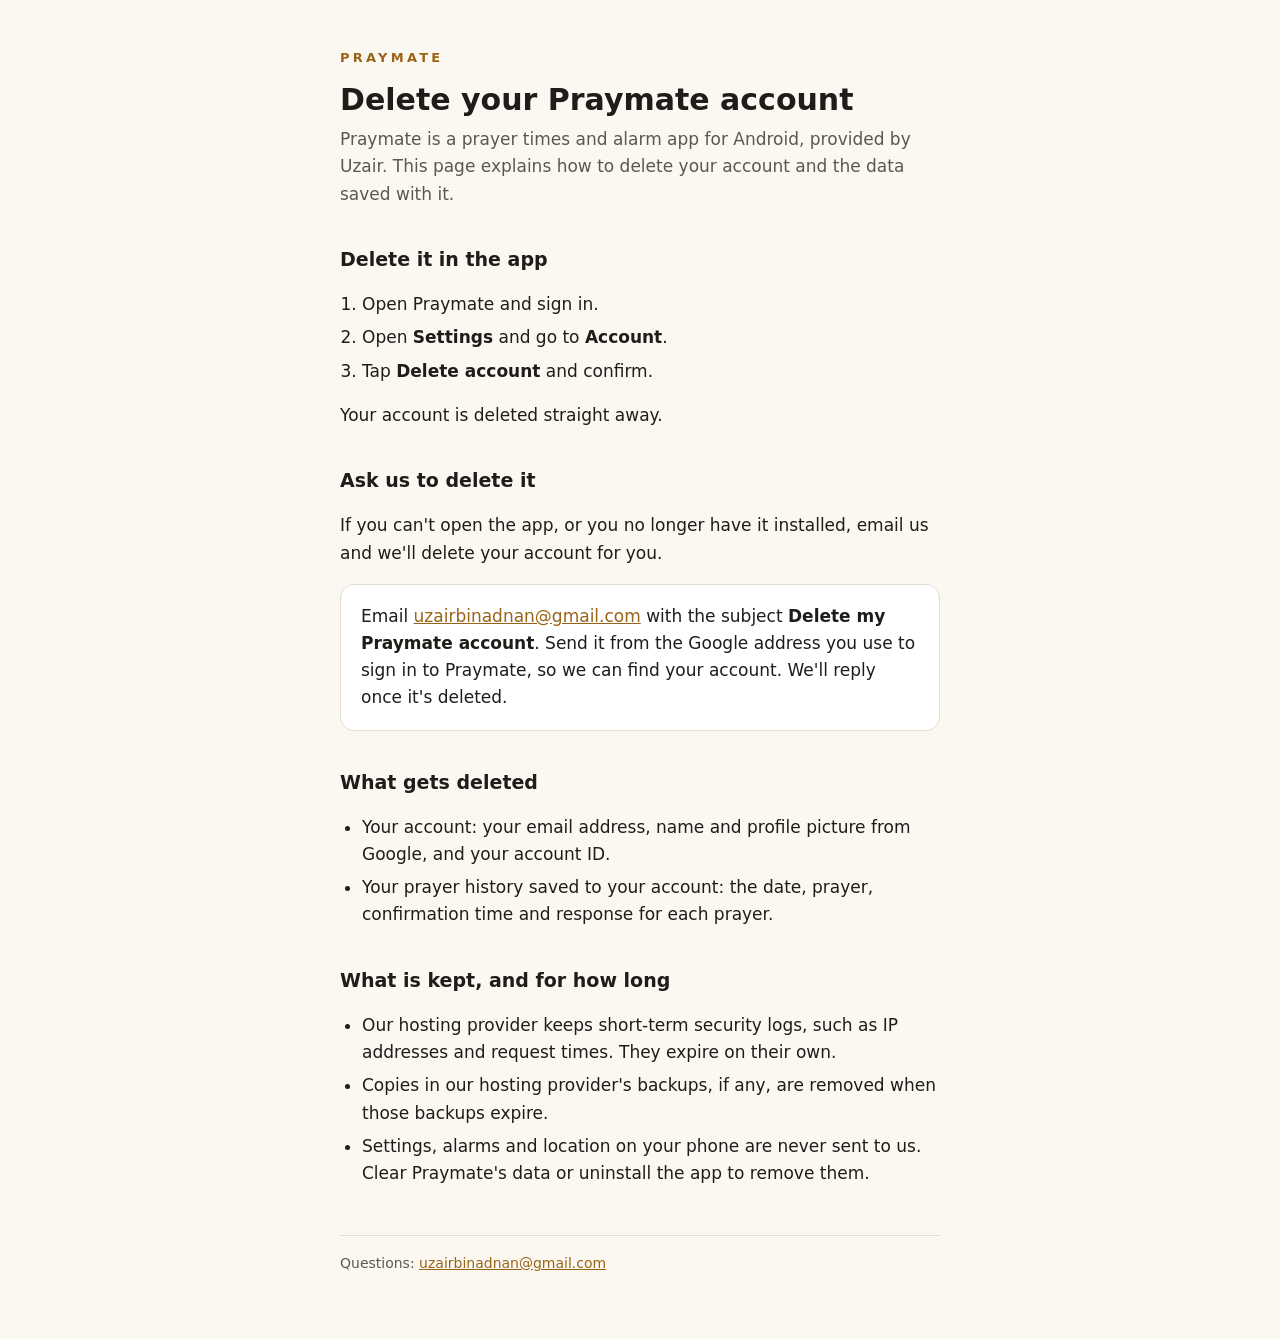
==== delete-account.html @ 0b6c628b "Add the Praymate account deletion page Co-Authored-By: Claude Opus 5.5 <noreply@anthropic.com>" ====
<!doctype html>
<html lang="en">
<head>
<meta charset="utf-8">
<meta name="viewport" content="width=device-width, initial-scale=1">
<title>Delete your Praymate account</title>
<meta name="description" content="How to delete your Praymate account and the prayer history saved to it.">
<style>
  :root {
    --bg: #fbf8f2;
    --text: #1f1d1a;
    --muted: #5d574e;
    --accent: #9a6418;
    --rule: #e4ddd0;
    --card: #ffffff;
  }
  @media (prefers-color-scheme: dark) {
    :root {
      --bg: #1c1a27;
      --text: #f3eee6;
      --muted: #b9b2a6;
      --accent: #f6b25e;
      --rule: #343046;
      --card: #24212f;
    }
  }
  * { box-sizing: border-box; }
  body {
    margin: 0;
    background: var(--bg);
    color: var(--text);
    font: 17px/1.6 system-ui, -apple-system, "Segoe UI", Roboto, sans-serif;
  }
  main { max-width: 640px; margin: 0 auto; padding: 48px 20px 64px; }
  .brand { letter-spacing: .25em; font-size: 13px; font-weight: 600; color: var(--accent); }
  h1 { font-size: 30px; line-height: 1.25; margin: 12px 0 8px; }
  h2 { font-size: 19px; margin: 36px 0 8px; }
  p, li { color: var(--text); }
  .lede { color: var(--muted); margin: 0 0 8px; }
  ol, ul { padding-left: 22px; }
  li { margin: 6px 0; }
  .card {
    background: var(--card);
    border: 1px solid var(--rule);
    border-radius: 14px;
    padding: 18px 20px;
    margin-top: 12px;
  }
  a { color: var(--accent); }
  footer { margin-top: 48px; padding-top: 16px; border-top: 1px solid var(--rule); color: var(--muted); font-size: 14px; }
</style>
</head>
<body>
<main>
  <div class="brand">PRAYMATE</div>
  <h1>Delete your Praymate account</h1>
  <p class="lede">Praymate is a prayer times and alarm app for Android, provided by Uzair. This page explains how to delete your account and the data saved with it.</p>

  <h2>Delete it in the app</h2>
  <ol>
    <li>Open Praymate and sign in.</li>
    <li>Open <strong>Settings</strong> and go to <strong>Account</strong>.</li>
    <li>Tap <strong>Delete account</strong> and confirm.</li>
  </ol>
  <p>Your account is deleted straight away.</p>

  <h2>Ask us to delete it</h2>
  <p>If you can't open the app, or you no longer have it installed, email us and we'll delete your account for you.</p>
  <div class="card">
    <p style="margin:0">Email <a href="mailto:uzairbinadnan@gmail.com?subject=Delete%20my%20Praymate%20account">uzairbinadnan@gmail.com</a> with the subject <strong>Delete my Praymate account</strong>. Send it from the Google address you use to sign in to Praymate, so we can find your account. We'll reply once it's deleted.</p>
  </div>

  <h2>What gets deleted</h2>
  <ul>
    <li>Your account: your email address, name and profile picture from Google, and your account ID.</li>
    <li>Your prayer history saved to your account: the date, prayer, confirmation time and response for each prayer.</li>
  </ul>

  <h2>What is kept, and for how long</h2>
  <ul>
    <li>Our hosting provider keeps short-term security logs, such as IP addresses and request times. They expire on their own.</li>
    <li>Copies in our hosting provider's backups, if any, are removed when those backups expire.</li>
    <li>Settings, alarms and location on your phone are never sent to us. Clear Praymate's data or uninstall the app to remove them.</li>
  </ul>

  <footer>Questions: <a href="mailto:uzairbinadnan@gmail.com">uzairbinadnan@gmail.com</a></footer>
</main>
</body>
</html>
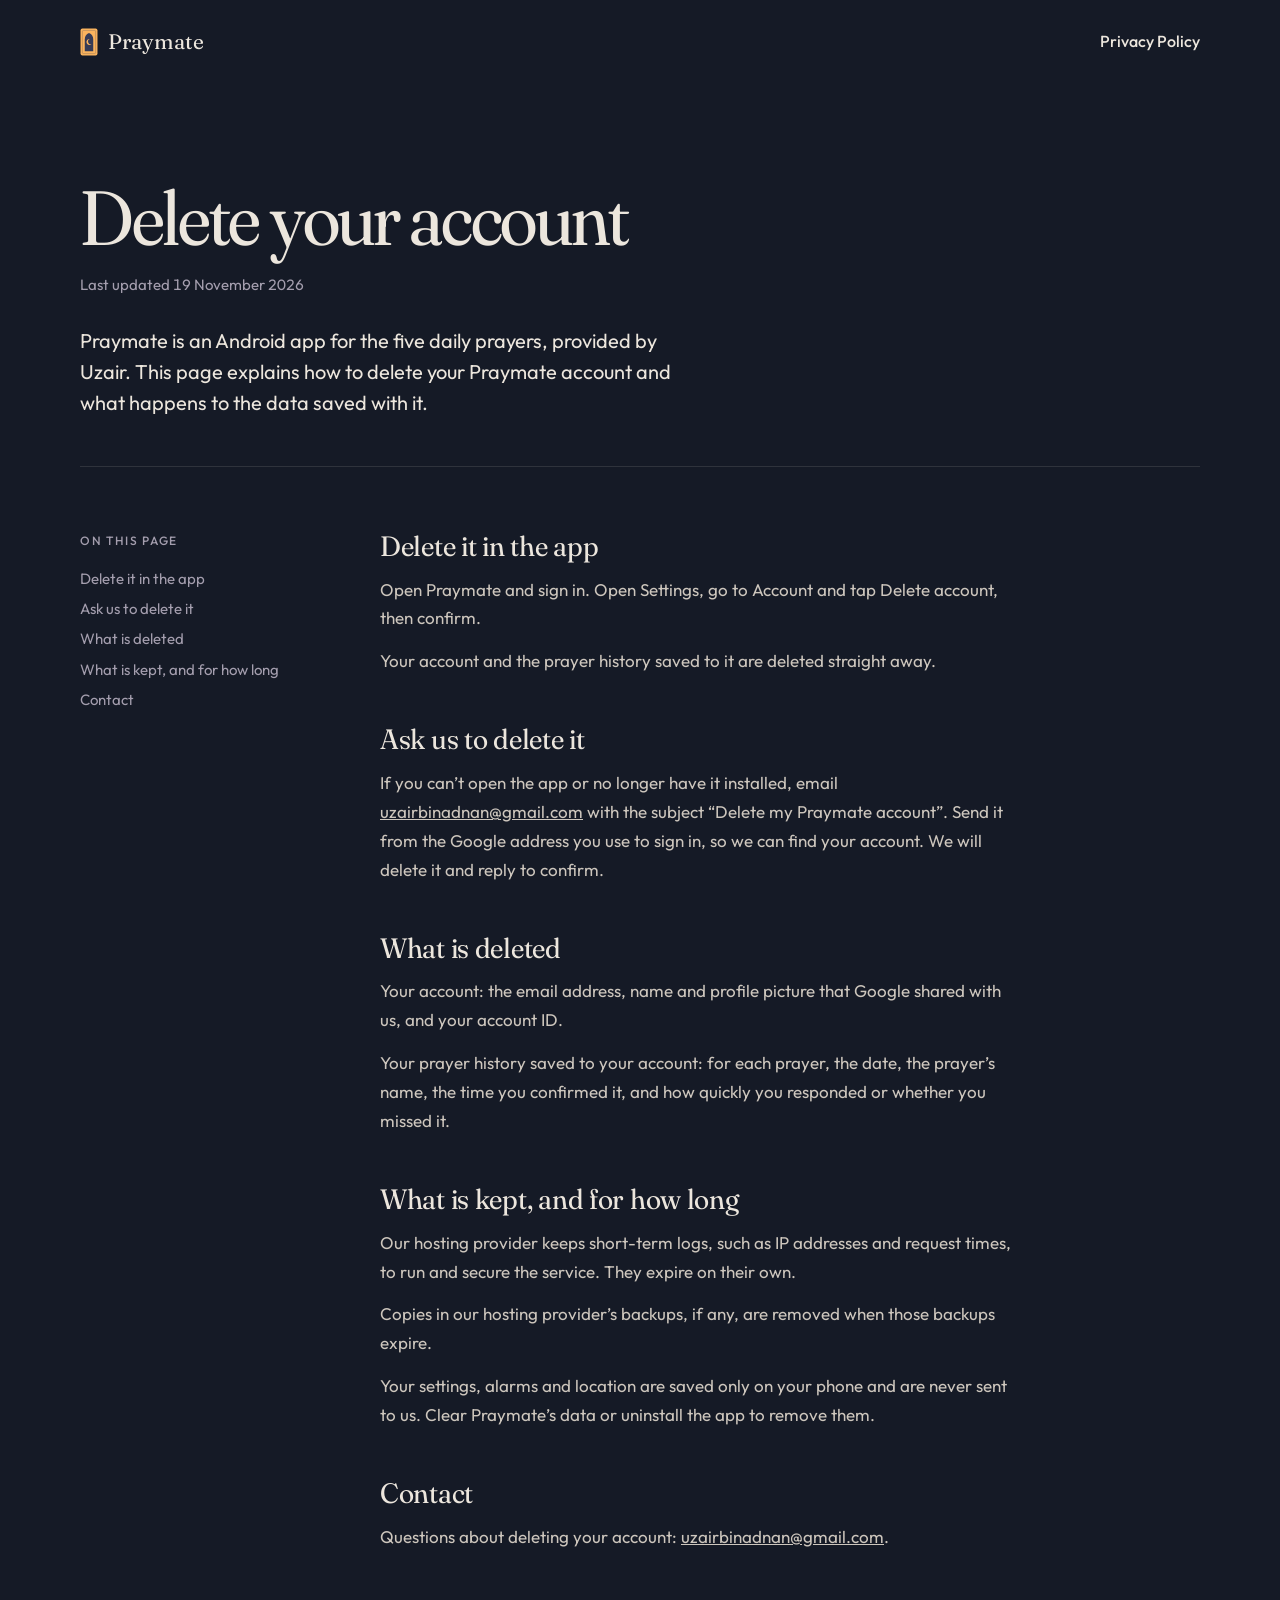
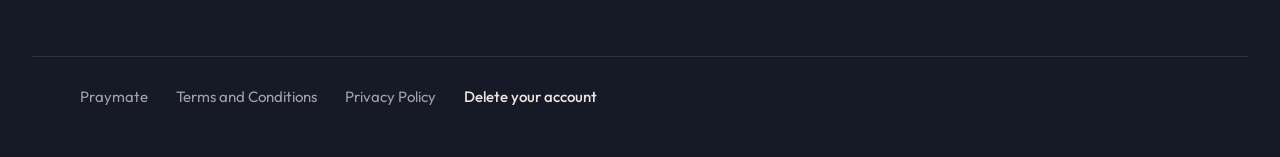
==== commit 79c25239: "Update the legal pages for Google-only sign-in and add the deletion page Fill in Uzair and uzairbina" ====
--- a/delete-account.html
+++ b/delete-account.html
@@ -1,89 +1,83 @@
 <!doctype html>
-<html lang="en">
+<html lang="en" data-scene="dawn">
 <head>
-<meta charset="utf-8">
-<meta name="viewport" content="width=device-width, initial-scale=1">
-<title>Delete your Praymate account</title>
-<meta name="description" content="How to delete your Praymate account and the prayer history saved to it.">
-<style>
-  :root {
-    --bg: #fbf8f2;
-    --text: #1f1d1a;
-    --muted: #5d574e;
-    --accent: #9a6418;
-    --rule: #e4ddd0;
-    --card: #ffffff;
-  }
-  @media (prefers-color-scheme: dark) {
-    :root {
-      --bg: #1c1a27;
-      --text: #f3eee6;
-      --muted: #b9b2a6;
-      --accent: #f6b25e;
-      --rule: #343046;
-      --card: #24212f;
-    }
-  }
-  * { box-sizing: border-box; }
-  body {
-    margin: 0;
-    background: var(--bg);
-    color: var(--text);
-    font: 17px/1.6 system-ui, -apple-system, "Segoe UI", Roboto, sans-serif;
-  }
-  main { max-width: 640px; margin: 0 auto; padding: 48px 20px 64px; }
-  .brand { letter-spacing: .25em; font-size: 13px; font-weight: 600; color: var(--accent); }
-  h1 { font-size: 30px; line-height: 1.25; margin: 12px 0 8px; }
-  h2 { font-size: 19px; margin: 36px 0 8px; }
-  p, li { color: var(--text); }
-  .lede { color: var(--muted); margin: 0 0 8px; }
-  ol, ul { padding-left: 22px; }
-  li { margin: 6px 0; }
-  .card {
-    background: var(--card);
-    border: 1px solid var(--rule);
-    border-radius: 14px;
-    padding: 18px 20px;
-    margin-top: 12px;
-  }
-  a { color: var(--accent); }
-  footer { margin-top: 48px; padding-top: 16px; border-top: 1px solid var(--rule); color: var(--muted); font-size: 14px; }
-</style>
+  <meta charset="utf-8">
+  <meta name="viewport" content="width=device-width, initial-scale=1, viewport-fit=cover">
+  <!-- The page has its own colors for each time of day. Stop browsers and
+       dark mode extensions from recoloring it. -->
+  <meta name="color-scheme" content="light dark">
+  <meta name="darkreader-lock">
+  <title>Delete your account, Praymate</title>
+  <meta name="description" content="How to delete your Praymate account and the prayer history saved to it.">
+  <meta name="theme-color" content="#151A26">
+  <link rel="icon" href="assets/icon.svg" type="image/svg+xml">
+  <link rel="apple-touch-icon" href="assets/icon-180.png">
+  <link rel="preconnect" href="https://fonts.googleapis.com">
+  <link rel="preconnect" href="https://fonts.gstatic.com" crossorigin>
+  <link rel="stylesheet" href="https://fonts.googleapis.com/css2?family=Fraunces:opsz,wght,SOFT@9..144,300..600,0..100&display=swap">
+  <link rel="stylesheet" href="styles.css">
 </head>
-<body>
-<main>
-  <div class="brand">PRAYMATE</div>
-  <h1>Delete your Praymate account</h1>
-  <p class="lede">Praymate is a prayer times and alarm app for Android, provided by Uzair. This page explains how to delete your account and the data saved with it.</p>
+<body class="legal-page">
+  <a class="skip" href="#main">Skip to content</a>
+  <header class="legal-header">
+    <a class="brand" href="index.html">
+      <img class="brand-mark" src="assets/logo.svg" alt="" width="20" height="30">
+      <span>Praymate</span>
+    </a>
+    <a class="header-link" href="privacy.html">Privacy Policy</a>
+  </header>
 
-  <h2>Delete it in the app</h2>
-  <ol>
-    <li>Open Praymate and sign in.</li>
-    <li>Open <strong>Settings</strong> and go to <strong>Account</strong>.</li>
-    <li>Tap <strong>Delete account</strong> and confirm.</li>
-  </ol>
-  <p>Your account is deleted straight away.</p>
+  <main id="main" class="legal">
+    <div class="legal-head">
+      <h1>Delete your account</h1>
+      <p class="legal-updated">Last updated 19 November 2026</p>
+      <p class="legal-intro">Praymate is an Android app for the five daily prayers, provided by Uzair. This page explains how to delete your Praymate account and what happens to the data saved with it.</p>
+    </div>
+    <div class="legal-layout">
+      <nav class="legal-toc" aria-label="Sections">
+        <p>On this page</p>
+        <ol>
+          <li><a href="#in-the-app">Delete it in the app</a></li>
+          <li><a href="#by-email">Ask us to delete it</a></li>
+          <li><a href="#what-is-deleted">What is deleted</a></li>
+          <li><a href="#what-is-kept">What is kept, and for how long</a></li>
+          <li><a href="#contact">Contact</a></li>
+        </ol>
+      </nav>
+      <div class="legal-body">
+        <section id="in-the-app">
+          <h2>Delete it in the app</h2>
+          <p>Open Praymate and sign in. Open Settings, go to Account and tap Delete account, then confirm.</p>
+          <p>Your account and the prayer history saved to it are deleted straight away.</p>
+        </section>
+        <section id="by-email">
+          <h2>Ask us to delete it</h2>
+          <p>If you can’t open the app or no longer have it installed, email <a href="mailto:uzairbinadnan@gmail.com?subject=Delete%20my%20Praymate%20account">uzairbinadnan@gmail.com</a> with the subject “Delete my Praymate account”. Send it from the Google address you use to sign in, so we can find your account. We will delete it and reply to confirm.</p>
+        </section>
+        <section id="what-is-deleted">
+          <h2>What is deleted</h2>
+          <p>Your account: the email address, name and profile picture that Google shared with us, and your account ID.</p>
+          <p>Your prayer history saved to your account: for each prayer, the date, the prayer’s name, the time you confirmed it, and how quickly you responded or whether you missed it.</p>
+        </section>
+        <section id="what-is-kept">
+          <h2>What is kept, and for how long</h2>
+          <p>Our hosting provider keeps short-term logs, such as IP addresses and request times, to run and secure the service. They expire on their own.</p>
+          <p>Copies in our hosting provider’s backups, if any, are removed when those backups expire.</p>
+          <p>Your settings, alarms and location are saved only on your phone and are never sent to us. Clear Praymate’s data or uninstall the app to remove them.</p>
+        </section>
+        <section id="contact">
+          <h2>Contact</h2>
+          <p>Questions about deleting your account: <a href="mailto:uzairbinadnan@gmail.com">uzairbinadnan@gmail.com</a>.</p>
+        </section>
+      </div>
+    </div>
+  </main>
 
-  <h2>Ask us to delete it</h2>
-  <p>If you can't open the app, or you no longer have it installed, email us and we'll delete your account for you.</p>
-  <div class="card">
-    <p style="margin:0">Email <a href="mailto:uzairbinadnan@gmail.com?subject=Delete%20my%20Praymate%20account">uzairbinadnan@gmail.com</a> with the subject <strong>Delete my Praymate account</strong>. Send it from the Google address you use to sign in to Praymate, so we can find your account. We'll reply once it's deleted.</p>
-  </div>
-
-  <h2>What gets deleted</h2>
-  <ul>
-    <li>Your account: your email address, name and profile picture from Google, and your account ID.</li>
-    <li>Your prayer history saved to your account: the date, prayer, confirmation time and response for each prayer.</li>
-  </ul>
-
-  <h2>What is kept, and for how long</h2>
-  <ul>
-    <li>Our hosting provider keeps short-term security logs, such as IP addresses and request times. They expire on their own.</li>
-    <li>Copies in our hosting provider's backups, if any, are removed when those backups expire.</li>
-    <li>Settings, alarms and location on your phone are never sent to us. Clear Praymate's data or uninstall the app to remove them.</li>
-  </ul>
-
-  <footer>Questions: <a href="mailto:uzairbinadnan@gmail.com">uzairbinadnan@gmail.com</a></footer>
-</main>
+  <footer class="legal-footer">
+    <a href="index.html">Praymate</a>
+    <a href="terms.html">Terms and Conditions</a>
+    <a href="privacy.html">Privacy Policy</a>
+    <a href="delete-account.html" aria-current="page">Delete your account</a>
+  </footer>
 </body>
 </html>
--- a/styles.css
+++ b/styles.css
@@ -0,0 +1,806 @@
+/* Praymate website. Colors come from the app's HomePalette
+   (lib/theme/home_palette.dart): each time of day has its own ground, box,
+   text and accent colors, and the page follows the time of day. */
+
+@font-face { font-family: "Outfit"; src: url("assets/fonts/Outfit-Regular.woff2") format("woff2"); font-weight: 400; font-display: swap; }
+@font-face { font-family: "Outfit"; src: url("assets/fonts/Outfit-Medium.woff2") format("woff2"); font-weight: 500; font-display: swap; }
+@font-face { font-family: "Outfit"; src: url("assets/fonts/Outfit-SemiBold.woff2") format("woff2"); font-weight: 600; font-display: swap; }
+@font-face { font-family: "Outfit"; src: url("assets/fonts/Outfit-Bold.woff2") format("woff2"); font-weight: 700; font-display: swap; }
+
+:root {
+  --delft: #353B56;
+  --earth: #FBB45E;
+  --cream: #F6F1EA;
+  --deep: #1C2032;
+  --hero-text: #FFF9EF;
+  --prayed: #A4D9BC;
+
+  --serif: "Fraunces", Georgia, "Times New Roman", serif;
+  --sans: "Outfit", system-ui, sans-serif;
+
+  --gutter: 24px;
+  --max: 1120px;
+  --ease: cubic-bezier(.2, .7, .2, 1);
+  --ease-out: cubic-bezier(.16, 1, .3, 1);
+  --ease-io: cubic-bezier(.65, 0, .3, 1);
+  --ease-zoom: cubic-bezier(.32, 0, .67, 0);   /* ease in: starts slow, ends fast */
+  --ease-pan: cubic-bezier(.7, 0, .25, 1);      /* starts slowly, speeds up, then settles */
+
+  /* Hero sizes. 0 is the opening view, 1 the band it shrinks to as you
+     scroll. B is the height of the picture's box, S the side of the square
+     artwork, cx where the artwork's center sits across the page. The
+     Kaaba's top sits at B - .34 S and its base at B - .1 S. */
+  /* The hero fills the screen. On a tall phone the scene grows with it, up
+     to twice the screen width, so the Kaaba stays near the text. */
+  --cx: 50%;
+  --pan-x: 0px;                       /* moves the Kaaba from --cx to the middle */
+  --B0: max(100svh, calc(330px + 60vw));
+  --S0: clamp(150vw, calc((var(--B0) - 330px) * 1.6), 210vw);
+  --S1: 95vw;
+  --B1: calc(130px + var(--S1) * .34);
+  --T: calc(var(--B0) - var(--B1));   /* scroll distance of the collapse */
+  --p: 0;                             /* collapse progress, set by app.js */
+  --arch: 62vw;                       /* width of the arch the hero opens from */
+}
+
+/* Time-of-day palettes. A section can set its own data-scene. Each scene
+   keeps its hue as a deep ground with cream text, so only the artwork is
+   bright. bg is the page, surface a box on it, raised a box that stands out. */
+[data-scene] {
+  --text: #F3EEE6; --track: rgba(243, 238, 230, .08); --accent: var(--earth);
+}
+[data-scene="dawn"] {
+  --bg: #221C2E; --surface: #2C2439; --raised: #372D47; --secondary: #C3B6C6;
+  --sky-top: #17184D;
+}
+[data-scene="day"] {
+  --bg: #172231; --surface: #1F2D40; --raised: #283850; --secondary: #B8C2CF;
+  --sky-top: #3984D4;
+}
+[data-scene="evening"] {
+  --bg: #251B2A; --surface: #302436; --raised: #3B2D43; --secondary: #CBB8BF;
+  --sky-top: #5C4B71;
+}
+[data-scene="night"] {
+  --bg: #111A28; --surface: #182436; --raised: #213048; --secondary: #BCC4D2;
+  --sky-top: #0D253F;
+}
+
+*, *::before, *::after { box-sizing: border-box; }
+
+html { color-scheme: light dark; -webkit-text-size-adjust: 100%; scroll-behavior: smooth; background: var(--deep); }
+[hidden] { display: none !important; }
+
+body {
+  margin: 0;
+  background: var(--bg);
+  color: var(--text);
+  font-family: var(--sans);
+  font-size: 18px;
+  line-height: 1.6;
+  font-variant-numeric: tabular-nums;
+  transition: background-color .6s var(--ease), color .6s var(--ease);
+  overflow-x: hidden;
+}
+
+img { display: block; max-width: 100%; height: auto; }
+h1, h2, h3 { margin: 0; font-family: var(--serif); font-weight: 400; line-height: 1.1; }
+p { margin: 0; }
+a { color: inherit; }
+
+:focus-visible { outline: 3px solid var(--earth); outline-offset: 3px; border-radius: 6px; }
+
+.visually-hidden {
+  position: absolute; width: 1px; height: 1px; overflow: hidden;
+  clip-path: inset(50%); white-space: nowrap;
+}
+.skip {
+  position: absolute; left: 12px; top: -60px; z-index: 20;
+  background: var(--deep); color: var(--cream); padding: 10px 16px; border-radius: 12px;
+}
+.skip:focus { top: 12px; }
+
+/* The one button style. The arrow slides on hover. */
+.button {
+  display: inline-flex; align-items: center; gap: 12px;
+  min-height: 52px; padding: 0 22px 0 26px; border-radius: 999px;
+  background: var(--earth); color: #251211;
+  font-weight: 500; font-size: 17px; text-decoration: none;
+  transition: background-color .25s var(--ease);
+}
+.button:hover { background: #FCC57F; }
+.button-arrow {
+  width: 16px; height: 16px; flex: none;
+  fill: none; stroke: currentColor; stroke-width: 1.6; stroke-linecap: round; stroke-linejoin: round;
+  transition: transform .35s var(--ease-out);
+}
+.button:hover .button-arrow, .button:focus-visible .button-arrow { transform: translateX(5px); }
+
+.text-button {
+  font: inherit; font-size: 16px; font-weight: 500; color: var(--text);
+  background: none; border: 0; padding: 10px 0; cursor: pointer;
+  text-decoration: underline; text-decoration-thickness: 1px; text-underline-offset: 5px;
+  text-decoration-color: color-mix(in srgb, currentColor 40%, transparent);
+  transition: text-decoration-color .2s var(--ease);
+}
+.text-button:hover { text-decoration-color: currentColor; }
+
+/* Header, over the sky */
+.site-header {
+  position: absolute; inset: 0 0 auto 0; z-index: 5;
+  display: flex; align-items: center; justify-content: space-between; gap: 16px;
+  max-width: calc(var(--max) + 2 * var(--gutter)); margin: 0 auto;
+  padding: 18px var(--gutter);
+  color: var(--hero-text);
+}
+.brand {
+  display: inline-flex; align-items: center; gap: 10px; min-height: 48px;
+  text-decoration: none; font-family: var(--serif); font-size: 21px;
+}
+/* The brand gives way to the band title as the hero collapses. */
+.brand { opacity: calc(1 - var(--band-o, 0)); }
+.brand-mark { width: auto; height: 28px; }
+.header-link {
+  display: inline-flex; align-items: center; min-height: 48px;
+  font-size: 16px; font-weight: 500; text-decoration: none;
+  background: linear-gradient(currentColor, currentColor) 0 calc(50% + 13px) / 0 1px no-repeat;
+  transition: background-size .35s var(--ease-out);
+}
+.header-link:hover { background-size: 100% 1px; }
+
+/* Hero. It stays pinned while the page scrolls by T, and its picture
+   shrinks from B0 to B1 over that distance, so the content below stays
+   attached to the picture's lower edge and the Kaaba rises, like the app's
+   switch from Home to another tab. */
+.intro { height: calc(var(--B0) + var(--T)); }
+.hero {
+  position: sticky; top: 0;
+  height: var(--B0);
+  overflow: hidden;
+  background: var(--bg);
+  color: var(--hero-text);
+  transition: background-color .6s var(--ease);
+}
+.after { position: relative; z-index: 1; margin-top: calc(-1 * var(--T)); }
+
+.art-box {
+  position: absolute; inset: 0 0 auto 0;
+  height: calc(var(--B0) - var(--T) * var(--p));
+  overflow: hidden;
+  background: var(--sky-top);
+  transition: background-color .6s var(--ease);
+}
+.hero { --S: calc(var(--S0) + (var(--S1) - var(--S0)) * var(--p)); }
+.stage {
+  position: absolute; left: var(--cx); bottom: calc(var(--S) * -.1);
+  width: var(--S); height: var(--S); margin-left: calc(var(--S) * -.5);
+  transform-origin: 50% 70%;
+}
+.art {
+  position: absolute; top: 0; left: 50%;
+  height: 100%; width: auto; max-width: none;
+  transform: translateX(-50%);
+  opacity: 0;
+  transition: opacity .7s var(--ease);
+}
+/* A sharper square of the scene sits over the middle of the wide art, with
+   soft sides so the join does not show. */
+.art-center {
+  left: 0; width: 100%; height: 100%; transform: none;
+  -webkit-mask-image: linear-gradient(to right, transparent, #000 8%, #000 92%, transparent);
+  mask-image: linear-gradient(to right, transparent, #000 8%, #000 92%, transparent);
+}
+[data-scene="dawn"] .art[data-art="dawn"],
+[data-scene="day"] .art[data-art="day"],
+[data-scene="evening"] .art[data-art="evening"],
+[data-scene="night"] .art[data-art="night"] { opacity: 1; }
+
+.ground-fade {
+  position: absolute; left: -300%; right: -300%; bottom: 9.5%; height: 9%;
+  background: linear-gradient(to bottom, transparent, color-mix(in srgb, var(--bg) 55%, transparent) 45%, var(--bg));
+  transition: background .6s var(--ease);
+}
+/* Below the fade the ground is plain page color. It only shows while the
+   opening zoom lifts the scene. */
+.ground-fade::after {
+  content: ""; position: absolute; top: 100%; left: 0; right: 0; height: 300%;
+  background: var(--bg); transition: background-color .6s var(--ease);
+}
+/* Details over the painted sky: stars, a crescent moon, clouds and birds.
+   They stay above the palm tops, which sit at B - .28 S. */
+.sky {
+  position: absolute; left: 0; right: 0; top: 0;
+  height: max(0px, calc(100% - var(--S) * .42));
+  overflow: hidden; pointer-events: none;
+}
+.stars, .clouds, .flock, .moon { opacity: 0; transition: opacity 1s var(--ease); }
+.stars { position: absolute; inset: 0; -webkit-mask-image: linear-gradient(#000 35%, transparent); mask-image: linear-gradient(#000 35%, transparent); }
+.stars i {
+  position: absolute; border-radius: 50%; background: #FFF6E6;
+  box-shadow: 0 0 4px rgba(255, 246, 230, .8);
+  animation: twinkle var(--t) ease-in-out var(--d) infinite alternate;
+}
+@keyframes twinkle { from { opacity: .1; transform: scale(.6); } to { opacity: 1; transform: scale(1.15); } }
+.moon {
+  position: absolute; right: 12%; top: 20%; width: clamp(30px, 2.8vw, 48px);
+  fill: #FFF3DC; filter: drop-shadow(0 0 14px rgba(255, 238, 205, .6));
+}
+/* Soft clouds: three blurred puffs, tinted by --cloud-rgb. */
+.cloud {
+  position: absolute; left: 0; top: var(--y); width: var(--w); height: calc(var(--w) * .3);
+  background: radial-gradient(closest-side, rgb(var(--cloud-rgb, 255 255 255) / .55), rgb(var(--cloud-rgb, 255 255 255) / 0));
+  animation: drift var(--t) linear var(--d) infinite;
+}
+.cloud::before, .cloud::after {
+  content: ""; position: absolute; border-radius: 50%;
+  background: radial-gradient(closest-side, rgb(var(--cloud-rgb, 255 255 255) / .5), rgb(var(--cloud-rgb, 255 255 255) / 0));
+}
+.cloud::before { width: 55%; height: 120%; left: 14%; top: -45%; }
+.cloud::after { width: 45%; height: 100%; left: 46%; top: -30%; }
+@keyframes drift { from { transform: translateX(-40vw); } to { transform: translateX(110vw); } }
+.bird { position: absolute; left: 0; top: var(--y); width: var(--w); animation: fly var(--t) linear var(--d) infinite; }
+.bird svg {
+  display: block; width: 100%; fill: none; stroke: #1E1B30; stroke-width: 1.7; stroke-linecap: round;
+  animation: flap .8s ease-in-out infinite alternate;
+}
+@keyframes fly { from { transform: translate(-40px, 0); } to { transform: translate(calc(100vw + 40px), -40px); } }
+@keyframes flap { to { transform: scaleY(.4); } }
+
+[data-scene="dawn"] .stars { opacity: .9; }
+[data-scene="night"] .stars { opacity: 1; }
+[data-scene="evening"] .stars { opacity: .3; }
+[data-scene="dawn"] .moon { opacity: .9; }
+[data-scene="night"] .moon { opacity: 1; }
+[data-scene="day"] .clouds { opacity: 1; }
+[data-scene="evening"] .clouds { opacity: .5; }
+[data-scene="dawn"] .clouds { opacity: .5; }
+[data-scene="dawn"] .cloud { --cloud-rgb: 232 196 222; }
+[data-scene="evening"] .cloud { --cloud-rgb: 243 194 168; }
+[data-scene="dawn"] .flock, [data-scene="evening"] .flock { opacity: .6; }
+[data-scene="day"] .flock { opacity: .5; }
+
+/* Dims the artwork so it sits behind the text, most on the text's side. */
+.art-dim {
+  position: absolute; inset: 0;
+  background: linear-gradient(to bottom, rgba(8, 10, 26, .72), rgba(8, 10, 26, .5) 45%, rgba(8, 10, 26, .38));
+}
+/* Darkens the top of the sky behind the text. */
+.art-shade {
+  position: absolute; inset: 0;
+  background: linear-gradient(to bottom, rgba(10, 20, 40, .3), rgba(10, 20, 40, .06) 40%, transparent 60%);
+}
+
+.hero-text {
+  position: relative; z-index: 2;
+  max-width: calc(var(--max) + 2 * var(--gutter)); margin: 0 auto;
+  padding: 104px var(--gutter) 0;
+  opacity: var(--home-o, 1);
+  transform: translateY(calc(var(--home-y, 0) * 1px));
+}
+.hero-text[data-gone] { visibility: hidden; }
+.wordmark {
+  font-size: clamp(64px, 9.5vw, 144px);
+  font-weight: 350;
+  font-variation-settings: "opsz" 144, "SOFT" 50;
+  letter-spacing: -.035em;
+  line-height: .95;
+  margin-left: -.05em;
+  text-shadow: 0 2px 40px rgba(10, 16, 40, .2);
+}
+.hero-line {
+  margin: 20px 0 32px; max-width: 24ch;
+  font-size: clamp(18px, 1.5vw, 21px); line-height: 1.45;
+  text-shadow: 0 1px 16px rgba(10, 16, 40, .3);
+}
+
+/* On first load the Kaaba waits behind a small arch window in the middle
+   of the screen, and the page zooms into it. The dark cover around the
+   window grows until the window is bigger than the screen. The scene behind
+   stays still until the zoom is a quarter done (--pan-at), then grows a
+   little and moves the Kaaba to its place at about the window's pace,
+   slowing to a stop once the window is gone. The picture darkens as the
+   window leaves the screen, and the text comes in as the Kaaba settles. Only transform
+   and opacity change, so the browser runs it on the graphics card and it
+   stays smooth. app.js adds is-open once the picture has loaded, and sets
+   --k, the scale at which the window covers the whole screen. */
+.hero {
+  --zoom: 1.2s; --pan-at: calc(var(--zoom) * .25); --pan: 1.6s;
+  --text-in: calc(var(--pan-at) + var(--pan) * .6);
+}
+.portal { display: none; }
+.is-revealing .portal { display: block; position: absolute; inset: 0; z-index: 1; overflow: hidden; pointer-events: none; }
+.portal-arch {
+  position: absolute; left: 50%; top: 50%;
+  width: var(--arch); height: calc(var(--S0) * .49);
+  margin: calc(var(--S0) * -.245) 0 0 calc(var(--arch) / -2);
+  border-radius: calc(var(--arch) / 2) calc(var(--arch) / 2) 20px 20px;
+  box-shadow: 0 0 0 150vmax var(--bg);
+  will-change: scale;
+}
+.is-revealing .stage {
+  translate: var(--pan-x) calc(var(--S0) * .275 - var(--B0) / 2);
+  scale: .8;
+  will-change: translate, scale;
+}
+.is-revealing .art-dim, .is-revealing .art-shade { opacity: 0; }
+.is-revealing .site-header,
+.is-revealing .hero-text > * { opacity: 0; transform: translateY(14px); }
+.is-revealing.is-open .portal-arch { scale: var(--k, 8); transition: scale var(--zoom) var(--ease-zoom); }
+.is-revealing.is-open .stage {
+  translate: 0px 0px; scale: 1;
+  transition: translate var(--pan) var(--ease-pan) var(--pan-at), scale var(--pan) var(--ease-pan) var(--pan-at);
+}
+.is-revealing.is-open .art-dim, .is-revealing.is-open .art-shade {
+  opacity: 1; transition: opacity .9s var(--ease-io) calc(var(--zoom) - .3s);
+}
+.is-revealing.is-open .site-header,
+.is-revealing.is-open .hero-text > * {
+  opacity: 1; transform: none;
+  transition: opacity .55s var(--ease) var(--text-in), transform .75s var(--ease-out) var(--text-in);
+}
+.is-revealing.is-open .hero-line { transition-delay: calc(var(--text-in) + .07s); }
+.is-revealing.is-open .hero-text > .button {
+  transition-delay: calc(var(--text-in) + .14s), calc(var(--text-in) + .14s);
+  transition-property: opacity, transform, background-color;
+}
+
+/* The title that rises in on the band, like a tab page's title. */
+.band-text {
+  position: absolute; z-index: 6; left: 0; right: 0; top: 24px;
+  max-width: calc(var(--max) + 2 * var(--gutter)); margin: 0 auto;
+  padding: 0 var(--gutter);
+  text-shadow: 0 1px 12px rgba(0, 0, 0, .25);
+  opacity: var(--band-o, 0);
+  transform: translateY(calc(var(--band-y, 10) * 1px));
+  pointer-events: none;
+}
+.band-title {
+  font-family: var(--serif); font-size: clamp(32px, 3.4vw, 46px);
+  font-variation-settings: "opsz" 144, "SOFT" 50;
+  letter-spacing: -.025em; line-height: 1;
+}
+
+/* Features, one at a time, all on the same left edge */
+.feature {
+  max-width: calc(var(--max) + 2 * var(--gutter)); margin: 0 auto;
+  padding: 112px var(--gutter) 0;
+  display: grid; gap: 40px;
+}
+.feature:first-child { padding-top: 56px; }
+.feature h2 {
+  font-size: clamp(34px, 3.8vw, 52px);
+  font-variation-settings: "opsz" 96, "SOFT" 30;
+  letter-spacing: -.02em; line-height: 1.08;
+  max-width: 14ch;
+}
+.feature-copy { display: grid; gap: 18px; align-content: center; }
+.feature-copy p { max-width: 30rem; color: var(--secondary); }
+.feature-copy .feature-try { font-size: 16px; color: var(--text); }
+.feature-visual { min-width: 0; }
+
+/* Prayer times */
+.schedule { max-width: 500px; width: 100%; }
+.schedule-head { display: flex; flex-wrap: wrap; align-items: baseline; justify-content: space-between; gap: 4px 16px; margin-bottom: 16px; }
+.schedule-date { font-size: 15px; color: var(--secondary); }
+.schedule-hijri { font-family: var(--serif); font-size: 22px; }
+.rows { list-style: none; margin: 0; padding: 0; display: grid; gap: 8px; }
+.row {
+  display: grid; grid-template-columns: auto 1fr auto; align-items: center; gap: 16px;
+  padding: 12px 22px 12px 12px; border-radius: 22px;
+  background: var(--surface);
+  transition: background-color .6s var(--ease);
+}
+.row-icon {
+  width: 42px; height: 42px; border-radius: 14px; display: grid; place-items: center;
+  background: var(--track); color: var(--secondary);
+}
+.row-icon svg { width: 22px; height: 22px; }
+.row-name { display: flex; align-items: center; gap: 12px; font-size: 18px; font-weight: 500; }
+.row-time { font-size: 19px; font-weight: 500; white-space: nowrap; }
+.row-time small { font-size: 13px; margin-left: 3px; }
+.row.is-past .row-name, .row.is-past .row-time { opacity: .55; }
+.row.is-next { background: var(--raised); box-shadow: inset 0 0 0 1px rgba(251, 180, 94, .45); }
+.row.is-next .row-icon { background: rgba(251, 180, 94, .14); color: var(--earth); }
+.pill {
+  font-size: 13px; font-weight: 500; padding: 2px 10px; border-radius: 999px;
+  background: rgba(251, 180, 94, .18); color: var(--earth);
+}
+.place { margin-top: 14px; display: flex; flex-wrap: wrap; align-items: center; justify-content: space-between; gap: 0 16px; font-size: 16px; }
+.place-status { flex-basis: 100%; font-size: 15px; color: var(--secondary); }
+.place-status:empty { display: none; }
+
+/* Alarms */
+.alarms { max-width: 500px; width: 100%; display: grid; gap: 8px; }
+.alarm-rows { display: grid; gap: 8px; }
+/* The Next alarm card stays put while its text fades out, changes, and
+   fades back in. */
+.alarm-next > * { transition: opacity .2s var(--ease-io), transform .2s var(--ease-io); }
+.alarm-next.is-fading > * { opacity: 0; transform: translateY(4px); }
+.alarm-next {
+  overflow: hidden;
+  background: var(--raised); color: var(--text);
+  border-radius: 28px; padding: 26px 28px 24px; margin-bottom: 6px;
+}
+.alarm-next-label { color: var(--earth); font-size: 15px; font-weight: 500; }
+.alarm-next-time {
+  font-family: var(--serif); font-variation-settings: "opsz" 144;
+  font-size: clamp(48px, 6vw, 68px); letter-spacing: -.02em; line-height: 1;
+  color: var(--earth); margin-top: 10px;
+}
+.alarm-next-time small { font-size: .42em; margin-left: .15em; letter-spacing: 0; }
+.alarm-next-name { margin-top: 12px; font-size: 18px; }
+.alarm-next-none { margin-top: 10px; font-size: 18px; }
+.alarm-row {
+  display: grid; grid-template-columns: minmax(0, 1fr) auto; align-items: center; column-gap: 10px;
+  padding: 0 14px 0 0; border-radius: 20px; background: var(--surface);
+  transition: background-color .6s var(--ease);
+}
+.alarm-main {
+  font: inherit; color: inherit; text-align: left; cursor: pointer;
+  background: none; border: 0; border-radius: 20px;
+  display: grid; grid-template-columns: auto minmax(0, 1fr) auto; align-items: center; gap: 14px;
+  padding: 11px 6px 11px 11px; min-height: 60px;
+}
+.alarm-chevron { width: 16px; height: 16px; fill: none; stroke: currentColor; stroke-width: 1.8; stroke-linecap: round; stroke-linejoin: round; opacity: .5; transition: transform .35s var(--ease-out); }
+.alarm-row.is-open .alarm-chevron { transform: rotate(180deg); }
+.alarm-row .row-icon { width: 38px; height: 38px; border-radius: 12px; }
+.alarm-row-text { display: grid; line-height: 1.3; }
+.alarm-row-text strong { font-size: 17px; font-weight: 500; }
+.alarm-row-text span { font-size: 14px; color: var(--secondary); }
+.alarm-row-text, .alarm-row .row-icon { transition: opacity .4s var(--ease-io), filter .4s var(--ease-io); }
+.alarm-row.is-off .alarm-row-text, .alarm-row.is-off .row-icon { opacity: .38; filter: grayscale(1); }
+
+.alarm-edit { grid-column: 1 / -1; padding: 2px 4px 16px 16px; display: grid; gap: 14px; }
+.alarm-edit.is-opening { animation: edit-in .4s var(--ease-out) both; }
+@keyframes edit-in { from { opacity: 0; transform: translateY(-6px); } }
+.alarm-edit-note { font-size: 14px; color: var(--secondary); }
+.alarm-presets { display: flex; flex-wrap: wrap; gap: 8px; }
+.alarm-presets button {
+  font: inherit; font-size: 14px; cursor: pointer;
+  min-height: 38px; padding: 0 14px; border-radius: 999px;
+  border: 1px solid var(--track); background: none; color: var(--text);
+  transition: background-color .2s var(--ease), border-color .2s var(--ease);
+}
+.alarm-presets button:hover { border-color: var(--secondary); }
+.alarm-presets button[aria-pressed="true"] { background: var(--earth); border-color: var(--earth); color: #251211; }
+.stepper { display: grid; grid-template-columns: auto 1fr auto; align-items: center; gap: 12px; }
+.stepper button {
+  font: inherit; font-size: 22px; line-height: 1; cursor: pointer;
+  width: 44px; height: 44px; border-radius: 50%; border: 0;
+  background: var(--track); color: var(--text);
+  transition: background-color .2s var(--ease), opacity .2s var(--ease);
+}
+.stepper button:hover:not(:disabled) { background: color-mix(in srgb, var(--track), var(--text) 12%); }
+.stepper button:disabled { opacity: .35; cursor: default; }
+.stepper p { text-align: center; display: grid; line-height: 1.25; }
+.stepper strong { font-family: var(--serif); font-weight: 400; font-size: 26px; }
+.stepper span { font-size: 14px; color: var(--secondary); }
+
+.switch {
+  flex: none; width: 50px; height: 30px; border-radius: 999px; padding: 4px; border: 0; cursor: pointer;
+  touch-action: manipulation; -webkit-tap-highlight-color: transparent;
+  background: var(--track); display: flex;
+  transition: background-color .4s var(--ease-io);
+}
+.switch::after {
+  content: ""; width: 22px; height: 22px; border-radius: 50%; background: var(--secondary); opacity: .6;
+  transition: transform .4s var(--ease-io), background-color .4s var(--ease-io), opacity .4s var(--ease-io);
+}
+.switch.is-on { background: var(--earth); }
+.switch.is-on::after { background: var(--deep); opacity: 1; transform: translateX(20px); }
+
+/* Answering. The card has three panels stacked in one grid cell, so it
+   keeps its height as they swap. */
+.ringing {
+  --ring-text: #F6F3EC; --ring-muted: #B2BECD;
+  max-width: 380px; width: 100%; border-radius: 36px; padding: 52px 28px 28px;
+  background: #0E1520; color: var(--ring-text); text-align: center;
+  box-shadow: inset 0 0 0 1px rgba(243, 238, 230, .07), 0 40px 80px -40px rgba(0, 0, 0, .6);
+  display: grid;
+}
+.ringing .text-button { color: var(--ring-text); font-size: 15px; }
+.ring-panel {
+  grid-area: 1 / 1; display: grid; align-content: start;
+  transition: opacity .35s var(--ease), transform .5s var(--ease-out), visibility 0s;
+}
+.ring-panel[inert] {
+  opacity: 0; transform: translateY(10px); visibility: hidden;
+  transition: opacity .25s var(--ease), transform .35s var(--ease), visibility 0s .35s;
+}
+
+.ring-main { align-content: center; }
+.ringing-cue { color: var(--earth); font-size: 17px; }
+.ringing-name {
+  font-family: var(--serif); font-variation-settings: "opsz" 144, "SOFT" 50;
+  font-size: clamp(56px, 7vw, 72px); letter-spacing: -.025em; line-height: 1.05;
+  margin: 8px 0 40px;
+}
+.ringing-buttons { display: grid; gap: 10px; }
+.ringing-btn {
+  font: inherit; font-weight: 500; font-size: 17px; cursor: pointer; border: 0;
+  display: inline-flex; align-items: center; justify-content: center;
+  min-height: 56px; padding: 0 26px; border-radius: 999px; color: #101824;
+  transition: background-color .2s var(--ease), opacity .3s var(--ease), transform .3s var(--ease-out);
+}
+.ringing-pray { background: var(--prayed); overflow: hidden; white-space: nowrap; }
+.ringing-pray:hover { background: #B6E2CA; }
+.ringing-delay { background: var(--earth); }
+.ringing-delay:hover { background: #FCC57F; }
+
+/* I'm praying: the label morphs letter by letter, a spinner turns into a
+   drawn check, and a soft ring grows around the button. */
+.ringing[data-state="logging"] .ringing-pray,
+.ringing[data-state="logged"] .ringing-pray { justify-self: center; cursor: default; }
+.ringing[data-state="logging"] .ringing-pray:hover,
+.ringing[data-state="logged"] .ringing-pray:hover { background: var(--prayed); }
+.ringing-pray.is-sizing { transition: width .55s var(--ease-out), background-color .2s var(--ease); }
+.ringing[data-state="logged"] .ringing-pray { box-shadow: 0 0 0 6px rgba(164, 217, 188, .3); animation: halo 1s var(--ease-out); }
+@keyframes halo {
+  0% { box-shadow: 0 0 0 0 rgba(164, 217, 188, .6); }
+  100% { box-shadow: 0 0 0 6px rgba(164, 217, 188, .3); }
+}
+.morph { display: inline-flex; white-space: pre; }
+.morph .ch { display: inline-block; }
+.morph .ch.in { animation: ch-in .5s var(--ease-out) both; animation-delay: calc(var(--i) * 30ms); }
+.morph .ch.out { animation: ch-out .18s ease-in both; }
+@keyframes ch-in { from { opacity: 0; filter: blur(6px); transform: translateY(6px); } }
+@keyframes ch-out { to { opacity: 0; filter: blur(6px); transform: translateY(-4px); } }
+
+.pray-icon {
+  position: relative; width: 0; height: 20px; margin-left: 0; flex: none;
+  transition: width .4s var(--ease-out), margin-left .4s var(--ease-out);
+}
+.ringing[data-state="logging"] .pray-icon,
+.ringing[data-state="logged"] .pray-icon { width: 20px; margin-left: 12px; }
+.pray-icon svg {
+  position: absolute; inset: 0; width: 20px; height: 20px;
+  fill: none; stroke: currentColor; stroke-width: 2.2; stroke-linecap: round; stroke-linejoin: round;
+}
+.spinner { opacity: 0; transform: scale(.4); transition: opacity .25s var(--ease), transform .35s var(--ease-out); }
+.spinner circle { stroke-dasharray: 30 44; transform-origin: 50% 50%; animation: spin .8s linear infinite; }
+@keyframes spin { to { transform: rotate(360deg); } }
+.ringing[data-state="logging"] .spinner { opacity: 1; transform: none; }
+.check path { stroke-dasharray: 18; stroke-dashoffset: 18; }
+.ringing[data-state="logged"] .check path { stroke-dashoffset: 0; transition: stroke-dashoffset .45s var(--ease-out) .1s; }
+
+.ring-second { display: grid; min-height: 56px; }
+.ring-second > * { grid-area: 1 / 1; }
+/* Keep Delay its own height instead of stretching to the hidden message. */
+.ring-second > .ringing-delay { align-self: start; }
+.ringing[data-state="logging"] .ring-second .ringing-delay,
+.ringing[data-state="logged"] .ring-second .ringing-delay {
+  opacity: 0; transform: scale(.94); visibility: hidden;
+  transition: opacity .25s var(--ease), transform .3s var(--ease), visibility 0s .3s;
+}
+.ring-logged {
+  display: grid; justify-items: center; align-content: start; gap: 2px; padding-top: 14px;
+  opacity: 0; visibility: hidden; transform: translateY(6px);
+  transition: opacity .3s var(--ease), transform .4s var(--ease-out), visibility 0s .4s;
+}
+.ring-logged p { color: var(--ring-muted); font-size: 15px; }
+.ringing[data-state="logged"] .ring-logged {
+  opacity: 1; visibility: visible; transform: none;
+  transition: opacity .5s var(--ease) .35s, transform .6s var(--ease-out) .35s, visibility 0s;
+}
+
+/* Delay, like the app's Delay alarm dialog */
+.ring-title { font-family: var(--serif); font-size: 30px; line-height: 1.15; }
+.ring-sub { margin-top: 8px; color: var(--ring-muted); font-size: 15px; line-height: 1.5; }
+.wheel-label { margin-top: 18px; color: var(--earth); font-size: 12px; font-weight: 500; letter-spacing: .14em; text-transform: uppercase; }
+.wheel-wrap { position: relative; margin-top: 8px; }
+.wheel-wrap::before {
+  content: ""; position: absolute; left: 0; right: 0; top: 50%; height: 44px; margin-top: -22px;
+  border-radius: 14px; background: #223142; pointer-events: none;
+}
+.wheel {
+  position: relative; height: 176px; overflow-y: auto; overscroll-behavior: contain;
+  scroll-snap-type: y mandatory; scrollbar-width: none; border-radius: 14px;
+  -webkit-mask-image: linear-gradient(transparent, #000 32%, #000 68%, transparent);
+  mask-image: linear-gradient(transparent, #000 32%, #000 68%, transparent);
+}
+.wheel::-webkit-scrollbar { display: none; }
+.wheel ol { list-style: none; margin: 0; padding: 66px 0; }
+.wheel li {
+  height: 44px; display: grid; place-items: center; scroll-snap-align: center; cursor: pointer;
+  color: var(--ring-muted); font-size: 18px;
+  transition: color .15s var(--ease), font-size .15s var(--ease);
+}
+.wheel li.is-picked { color: var(--ring-text); font-size: 22px; font-weight: 500; }
+.wheel-hint { margin-top: 10px; color: var(--ring-muted); font-size: 14px; }
+.ring-actions { margin-top: 18px; display: grid; grid-template-columns: 1fr 1fr; gap: 10px; }
+.ring-actions .ringing-btn { padding: 0 12px; font-size: 16px; }
+.ring-cancel { background: #223142; color: var(--ring-text); }
+.ring-cancel:hover { background: #2B3D52; }
+
+.ring-delayed { align-content: center; justify-items: center; gap: 4px; }
+.delayed-icon { width: 64px; height: 64px; margin-bottom: 14px; fill: none; stroke: var(--earth); stroke-width: 2.2; stroke-linecap: round; stroke-linejoin: round; }
+.ring-delayed:not([inert]) .delayed-icon path { animation: hand .9s var(--ease-out) both; transform-origin: 24px 24px; }
+@keyframes hand { from { transform: rotate(-120deg); opacity: 0; } }
+.ring-delayed .text-button { margin-top: 12px; }
+
+/* History */
+.history { margin: 0; max-width: 540px; width: 100%; padding: 22px 22px 20px; border-radius: 28px; background: var(--surface); transition: background-color .6s var(--ease); }
+.grid { border-collapse: separate; border-spacing: 6px; table-layout: fixed; margin: -6px; width: calc(100% + 12px); }
+.grid th { font-size: 13px; font-weight: 500; color: var(--secondary); text-align: center; padding-bottom: 4px; }
+.grid th:first-child, .grid td:first-child { text-align: left; width: 22%; font-size: 14px; font-weight: 400; color: var(--secondary); }
+.grid td { padding: 0; }
+.cell { display: block; height: 36px; border-radius: 10px; background: var(--c); }
+.cell.is-new { animation: cell-pop .8s var(--ease-out); }
+@keyframes cell-pop {
+  0% { transform: scale(.6); box-shadow: 0 0 0 0 rgba(164, 217, 188, .9); }
+  60% { transform: scale(1.08); }
+  100% { transform: none; box-shadow: 0 0 0 10px rgba(164, 217, 188, 0); }
+}
+.legend { list-style: none; margin: 18px 0 0; padding: 0; display: flex; flex-wrap: wrap; gap: 6px 18px; font-size: 14px; color: var(--secondary); }
+.legend li { display: inline-flex; align-items: center; gap: 7px; }
+.legend span { width: 12px; height: 12px; border-radius: 4px; background: var(--c); }
+
+/* Sky */
+.scenes-wrap { max-width: 500px; width: 100%; }
+.scenes { display: grid; grid-template-columns: repeat(2, minmax(0, 1fr)); gap: 22px 16px; }
+.scenes button {
+  font: inherit; color: var(--text); background: none; border: 0; padding: 0; cursor: pointer;
+  display: grid; gap: 10px; justify-items: start;
+}
+.scenes img {
+  width: 100%; aspect-ratio: 1 / 1.15; object-fit: cover; object-position: 50% 78%;
+  border-radius: 999px 999px 18px 18px;
+  outline: 2px solid transparent; outline-offset: 4px;
+  transition: outline-color .25s var(--ease), transform .45s var(--ease-out);
+}
+.scenes button:hover img { transform: translateY(-4px); }
+.scenes button span { font-size: 16px; }
+.scenes button[aria-pressed="true"] img { outline-color: var(--text); }
+.scenes-reset { margin-top: 14px; }
+
+/* Closing, always at night, like the app's welcome screens */
+.get {
+  position: relative; isolation: isolate; overflow: hidden;
+  margin-top: 160px; min-height: 100svh;
+  --horizon: 27%;
+  background: linear-gradient(to bottom, #20233C 0%, #36344F 12%, #6A5562 var(--horizon), #252536 var(--horizon), var(--deep) 62%);
+  color: var(--cream);
+  padding: 0 var(--gutter);
+  display: grid; grid-template-rows: 1fr auto; text-align: center;
+}
+.get-sky { position: absolute; inset: 0 0 auto; height: var(--horizon); z-index: -1; overflow: hidden; pointer-events: none; }
+.get-sky .moon { opacity: 1; top: 18%; right: 14%; }
+.get-sky .clouds { opacity: .55; }
+.get-sky .cloud { --cloud-rgb: 214 172 190; }
+.get-ridge {
+  position: absolute; left: 0; z-index: -1; width: 100%;
+  --rh: clamp(56px, 8vw, 128px); height: var(--rh); top: calc(var(--horizon) + 2px - var(--rh));
+}
+.get-body { display: grid; justify-items: center; align-content: center; padding: 96px 0 64px; }
+.arch {
+  width: min(360px, 76vw); padding: 10px;
+  border: 1px solid rgba(201, 150, 104, .7);
+  border-radius: calc(min(360px, 76vw) / 2) calc(min(360px, 76vw) / 2) 28px 28px;
+}
+.arch-window {
+  aspect-ratio: 1 / 1.04; overflow: hidden;
+  border-radius: calc(min(360px, 76vw) / 2 - 10px) calc(min(360px, 76vw) / 2 - 10px) 20px 20px;
+}
+.arch-window img { width: 100%; height: 100%; object-fit: cover; object-position: 50% 80%; }
+.get h2 {
+  margin-top: 64px; max-width: 18ch;
+  font-variation-settings: "opsz" 96, "SOFT" 50;
+  font-size: clamp(32px, 4.4vw, 52px); line-height: 1.14; letter-spacing: -.015em;
+}
+.get-action { margin-top: 36px; display: grid; gap: 14px; justify-items: center; }
+.get-action:has(> [hidden]:only-child) { display: none; }
+
+.site-footer { color: #9E97A8; font-size: 14px; padding: 0 0 40px; }
+.site-footer a { color: var(--cream); }
+
+/* Wider screens: the Kaaba moves to the right and grows. */
+@media (min-width: 760px) {
+  :root {
+    --gutter: 48px;
+    --cx: 66%;
+    --pan-x: -16vw;
+    --B0: max(640px, 100svh);
+    /* The wide art is four times as wide as S. At least .34 of the page
+       width keeps it covering the page on very wide screens. */
+    --S0: max(calc(var(--B0) * 1.45), 34vw);
+    --S1: max(calc(var(--B0) * .6), 34vw);
+    --B1: calc(180px + var(--S1) * .34);
+    --arch: calc(var(--S0) * .36);
+  }
+  .site-header { padding-top: 24px; }
+  .hero-text {
+    position: absolute; inset: 0; margin: 0 auto;
+    padding: 0 var(--gutter) 14svh;
+    display: flex; flex-direction: column; justify-content: center; align-items: flex-start;
+    pointer-events: none;
+  }
+  .hero-text > * { pointer-events: auto; }
+  .art-dim {
+    background: linear-gradient(90deg, rgba(8, 10, 26, .82), rgba(8, 10, 26, .62) 38%, rgba(8, 10, 26, .42) 66%, rgba(8, 10, 26, .36));
+  }
+  .band-text { top: 28px; }
+  .feature {
+    grid-template-columns: minmax(0, 5fr) minmax(0, 6fr);
+    gap: 96px; align-items: center; padding-top: 168px;
+  }
+  .feature:first-child { padding-top: 72px; }
+  .feature-visual { display: flex; justify-content: center; }
+  .scenes { grid-template-columns: repeat(4, minmax(0, 1fr)); gap: 12px; }
+  .scenes button span { font-size: 15px; }
+}
+
+@media (max-width: 520px) {
+  body { font-size: 17px; }
+  .row { padding: 11px 16px 11px 11px; gap: 12px; }
+  .row-name { font-size: 17px; gap: 8px; }
+  .row-time { font-size: 18px; }
+  .history { padding: 16px 14px; }
+  .grid th { font-size: 11px; }
+  .grid th:first-child, .grid td:first-child { font-size: 12px; }
+  .cell { height: 32px; }
+  .hero-line { margin: 16px 0 26px; }
+}
+
+/* With reduced motion the hero stays as it is and scrolls away. */
+@media (prefers-reduced-motion: reduce) {
+  :root { --T: 0px; --p: 0; }
+  .band-text, .flock { display: none; }
+  html { scroll-behavior: auto; }
+  *, *::before, *::after { transition-duration: 0s !important; animation-duration: 0s !important; }
+}
+
+/* Terms and Privacy pages */
+.legal-page {
+  --bg: #151A26; --text: #ECE6DD; --secondary: #A49EAE; --rule: rgba(236, 230, 221, .12);
+  background: var(--bg); color: var(--text);
+}
+.legal-header {
+  max-width: calc(var(--max) + 2 * var(--gutter)); margin: 0 auto;
+  padding: 18px var(--gutter);
+  display: flex; align-items: center; justify-content: space-between; gap: 16px;
+}
+.legal { max-width: calc(var(--max) + 2 * var(--gutter)); margin: 0 auto; padding: 0 var(--gutter); }
+.legal-head { padding: 64px 0 48px; border-bottom: 1px solid var(--rule); }
+.legal h1 {
+  font-size: clamp(44px, 6vw, 80px);
+  font-variation-settings: "opsz" 144, "SOFT" 50;
+  letter-spacing: -.03em; line-height: 1;
+}
+.legal-updated { margin-top: 16px; font-size: 15px; color: var(--secondary); }
+.legal-intro { margin-top: 28px; max-width: 38rem; font-size: 20px; line-height: 1.55; }
+.legal-layout { display: grid; gap: 48px; padding: 48px 0 104px; }
+.legal-toc { display: none; }
+.legal-body { max-width: 40rem; }
+.legal-body section { scroll-margin-top: 24px; }
+.legal-body section + section { margin-top: 48px; }
+.legal-body h2 {
+  font-size: 28px; font-variation-settings: "opsz" 72, "SOFT" 30;
+  letter-spacing: -.01em; margin-bottom: 14px;
+}
+.legal-body p { font-size: 17px; line-height: 1.7; color: #CDC6BD; }
+.legal-body p + p { margin-top: 14px; }
+.legal-body strong { font-weight: 600; color: var(--text); }
+.legal-footer {
+  border-top: 1px solid var(--rule);
+  max-width: calc(var(--max) + 2 * var(--gutter)); margin: 0 auto;
+  padding: 28px var(--gutter) 48px;
+  display: flex; flex-wrap: wrap; gap: 8px 28px; font-size: 15px;
+}
+.legal-footer a { color: var(--secondary); text-decoration: none; }
+.legal-footer a:hover, .legal-footer a[aria-current] { color: var(--text); }
+.legal-footer a[aria-current] { font-weight: 500; }
+
+@media (min-width: 900px) {
+  .legal-head { padding-top: 96px; }
+  .legal-layout { grid-template-columns: 220px minmax(0, 1fr); gap: 80px; padding-top: 64px; }
+  .legal-toc { display: block; position: sticky; top: 32px; align-self: start; }
+  .legal-toc p { font-size: 12px; font-weight: 500; letter-spacing: .14em; text-transform: uppercase; color: var(--secondary); }
+  .legal-toc ol { list-style: none; margin: 14px 0 0; padding: 0; }
+  .legal-toc a { display: block; padding: 5px 0; font-size: 15px; line-height: 1.35; color: var(--secondary); text-decoration: none; }
+  .legal-toc a:hover { color: var(--text); }
+}
+
+/* Links to the legal pages at the foot of the home page */
+.footer-links { display: flex; flex-wrap: wrap; justify-content: center; gap: 6px 24px; }
+.footer-links a { color: var(--cream); text-decoration: none; }
+.footer-links a:hover { text-decoration: underline; text-underline-offset: 4px; }
